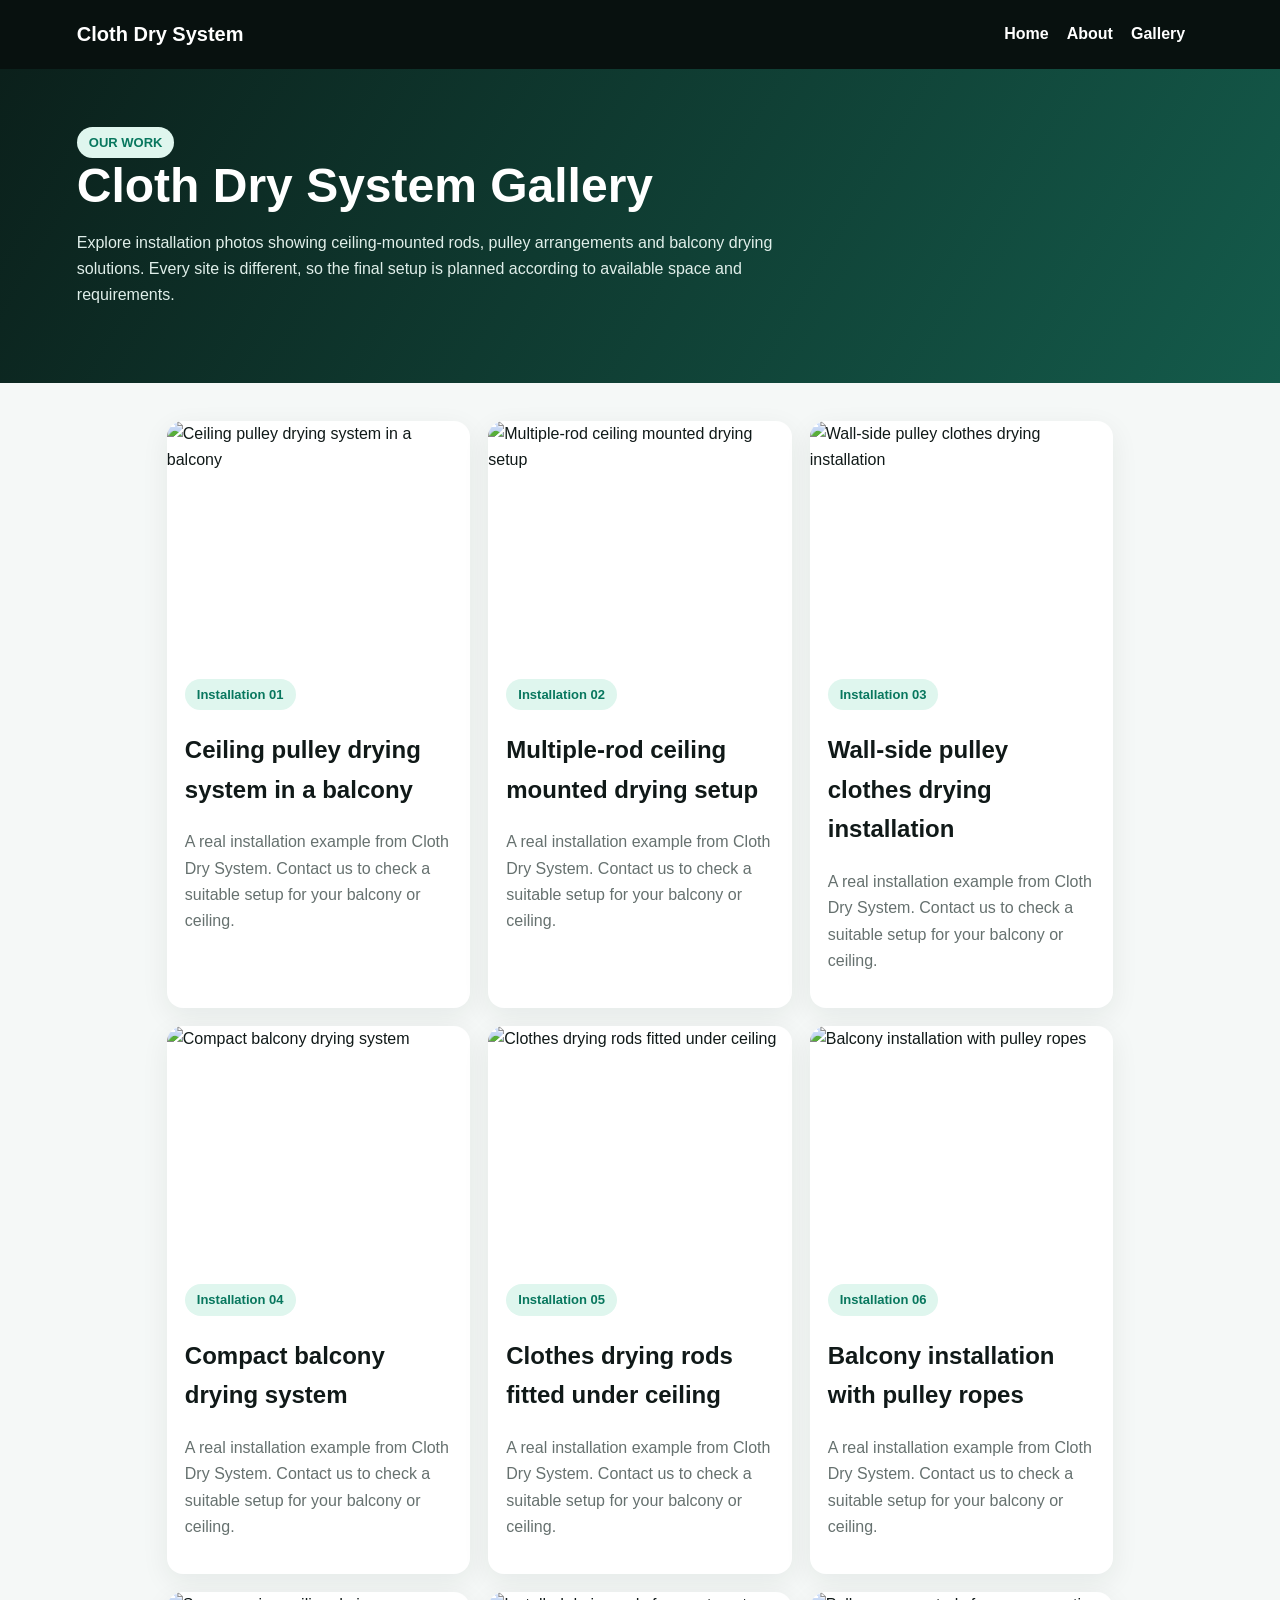
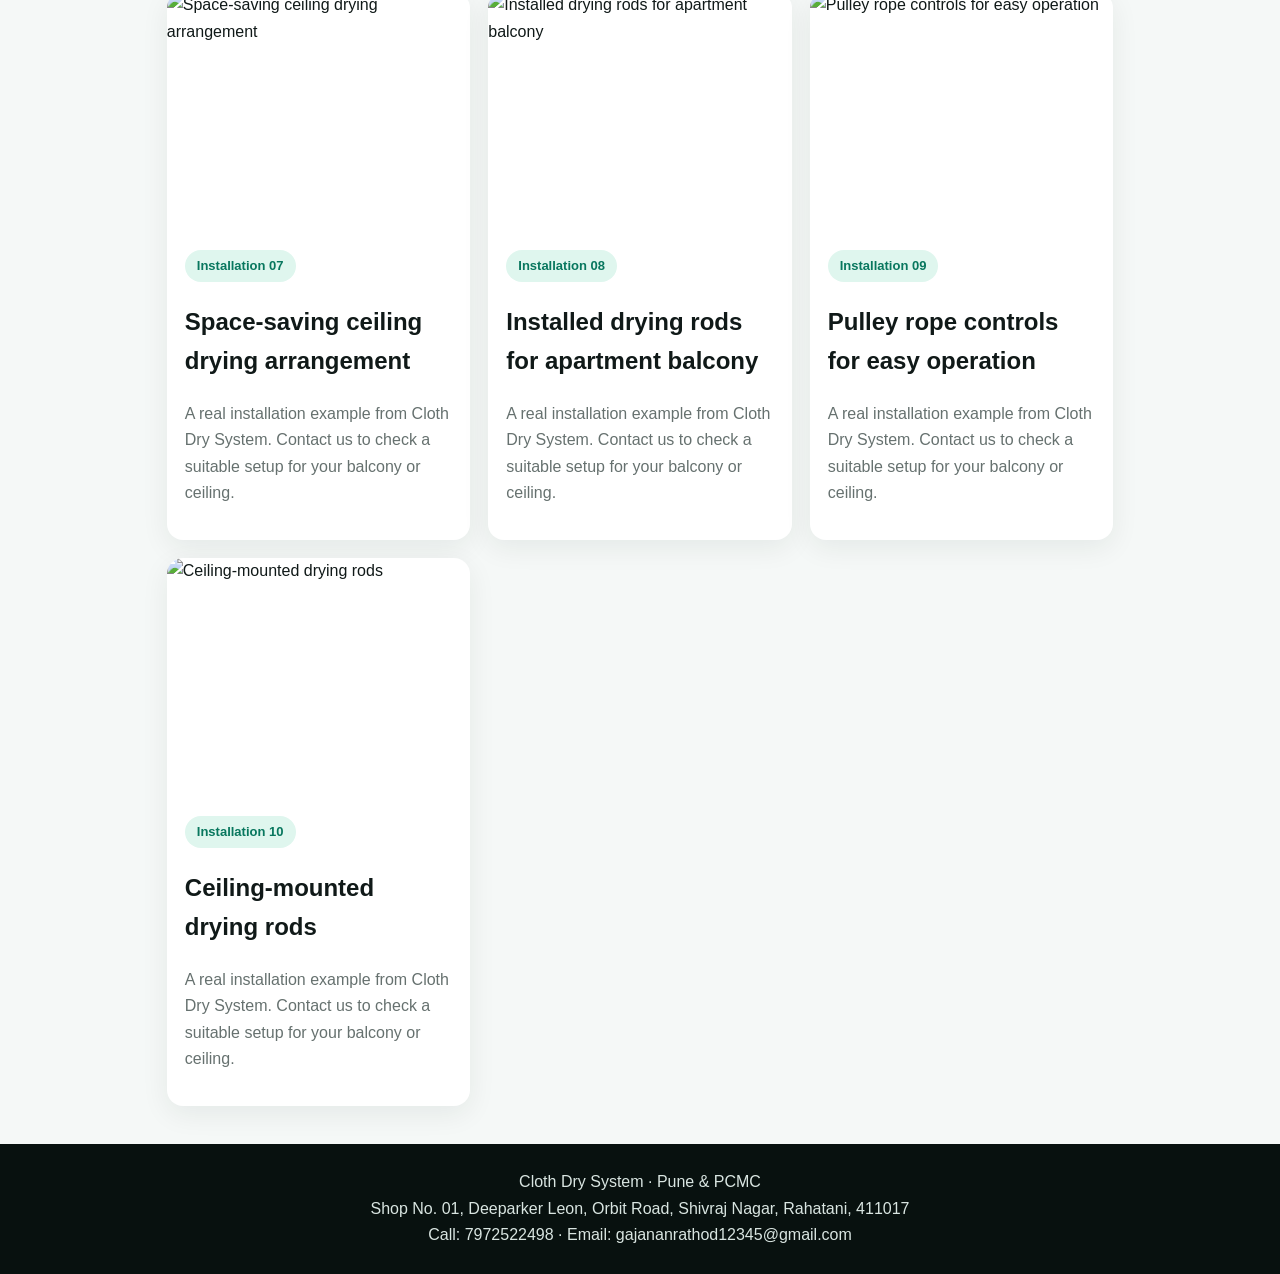
==== gallery.html @ 3965b960 "Add files via upload" ====
<!doctype html><html lang="en"><head><meta charset="utf-8"><meta name="viewport" content="width=device-width,initial-scale=1"><title>Cloth Dry System Gallery | Pune Installations</title><meta name="description" content="View cloth drying system installation photos including ceiling pulley and balcony drying systems by Cloth Dry System in Pune."><style>
:root{--ink:#101918;--muted:#66716f;--accent:#16a085;--bg:#f5f8f7;--card:#fff}*{box-sizing:border-box}body{margin:0;font-family:Arial, sans-serif;color:var(--ink);background:var(--bg);line-height:1.65}header{background:#08110f;color:white;padding:18px 6%;display:flex;justify-content:space-between;align-items:center;gap:18px;flex-wrap:wrap}header a{color:white;text-decoration:none;margin-right:18px;font-weight:600}.brand{font-size:20px;font-weight:800}.hero{padding:58px 6%;background:linear-gradient(120deg,#0b201b,#145b4b);color:white}.hero h1{font-size:clamp(30px,5vw,48px);line-height:1.15;margin:0 0 14px}.hero p{max-width:760px;color:#e0efea}.wrap{max-width:1100px;margin:auto;padding:38px 6%}.grid{display:grid;grid-template-columns:repeat(auto-fit,minmax(230px,1fr));gap:18px}.card{background:white;border-radius:16px;overflow:hidden;box-shadow:0 8px 28px #10251b12}.card img{width:100%;height:240px;object-fit:cover;display:block}.card div{padding:18px}.muted{color:var(--muted)}.pill{display:inline-block;background:#dff6ee;color:#08775e;padding:5px 12px;border-radius:99px;font-size:13px;font-weight:700}footer{background:#08110f;color:#d9e5e1;padding:25px 6%;text-align:center}a.cta{display:inline-block;background:#16a085;color:white;padding:11px 18px;border-radius:9px;text-decoration:none;font-weight:700}@media(max-width:600px){header nav{width:100%}header a{margin-right:12px}}
</style></head><body><header><a class="brand" href="index.html">Cloth Dry System</a><nav><a href="index.html">Home</a><a href="about.html">About</a><a href="gallery.html">Gallery</a></nav></header><section class="hero"><span class="pill">OUR WORK</span><h1>Cloth Dry System Gallery</h1><p>Explore installation photos showing ceiling-mounted rods, pulley arrangements and balcony drying solutions. Every site is different, so the final setup is planned according to available space and requirements.</p></section><main class="wrap"><div class="grid"><article class="card"><img loading="lazy" src="assets/cloth-dry-01.jpg" alt="Ceiling pulley drying system in a balcony"><div><span class="pill">Installation 01</span><h2>Ceiling pulley drying system in a balcony</h2><p class="muted">A real installation example from Cloth Dry System. Contact us to check a suitable setup for your balcony or ceiling.</p></div></article><article class="card"><img loading="lazy" src="assets/cloth-dry-02.jpg" alt="Multiple-rod ceiling mounted drying setup"><div><span class="pill">Installation 02</span><h2>Multiple-rod ceiling mounted drying setup</h2><p class="muted">A real installation example from Cloth Dry System. Contact us to check a suitable setup for your balcony or ceiling.</p></div></article><article class="card"><img loading="lazy" src="assets/cloth-dry-03.jpg" alt="Wall-side pulley clothes drying installation"><div><span class="pill">Installation 03</span><h2>Wall-side pulley clothes drying installation</h2><p class="muted">A real installation example from Cloth Dry System. Contact us to check a suitable setup for your balcony or ceiling.</p></div></article><article class="card"><img loading="lazy" src="assets/cloth-dry-04.jpg" alt="Compact balcony drying system"><div><span class="pill">Installation 04</span><h2>Compact balcony drying system</h2><p class="muted">A real installation example from Cloth Dry System. Contact us to check a suitable setup for your balcony or ceiling.</p></div></article><article class="card"><img loading="lazy" src="assets/cloth-dry-05.jpg" alt="Clothes drying rods fitted under ceiling"><div><span class="pill">Installation 05</span><h2>Clothes drying rods fitted under ceiling</h2><p class="muted">A real installation example from Cloth Dry System. Contact us to check a suitable setup for your balcony or ceiling.</p></div></article><article class="card"><img loading="lazy" src="assets/cloth-dry-06.jpg" alt="Balcony installation with pulley ropes"><div><span class="pill">Installation 06</span><h2>Balcony installation with pulley ropes</h2><p class="muted">A real installation example from Cloth Dry System. Contact us to check a suitable setup for your balcony or ceiling.</p></div></article><article class="card"><img loading="lazy" src="assets/cloth-dry-07.jpg" alt="Space-saving ceiling drying arrangement"><div><span class="pill">Installation 07</span><h2>Space-saving ceiling drying arrangement</h2><p class="muted">A real installation example from Cloth Dry System. Contact us to check a suitable setup for your balcony or ceiling.</p></div></article><article class="card"><img loading="lazy" src="assets/cloth-dry-08.jpg" alt="Installed drying rods for apartment balcony"><div><span class="pill">Installation 08</span><h2>Installed drying rods for apartment balcony</h2><p class="muted">A real installation example from Cloth Dry System. Contact us to check a suitable setup for your balcony or ceiling.</p></div></article><article class="card"><img loading="lazy" src="assets/cloth-dry-09.jpg" alt="Pulley rope controls for easy operation"><div><span class="pill">Installation 09</span><h2>Pulley rope controls for easy operation</h2><p class="muted">A real installation example from Cloth Dry System. Contact us to check a suitable setup for your balcony or ceiling.</p></div></article><article class="card"><img loading="lazy" src="assets/cloth-dry-10.jpg" alt="Ceiling-mounted drying rods"><div><span class="pill">Installation 10</span><h2>Ceiling-mounted drying rods</h2><p class="muted">A real installation example from Cloth Dry System. Contact us to check a suitable setup for your balcony or ceiling.</p></div></article></div></main><footer>Cloth Dry System · Pune &amp; PCMC<br>Shop No. 01, Deeparker Leon, Orbit Road, Shivraj Nagar, Rahatani, 411017<br>Call: 7972522498 · Email: gajananrathod12345@gmail.com</footer></body></html>
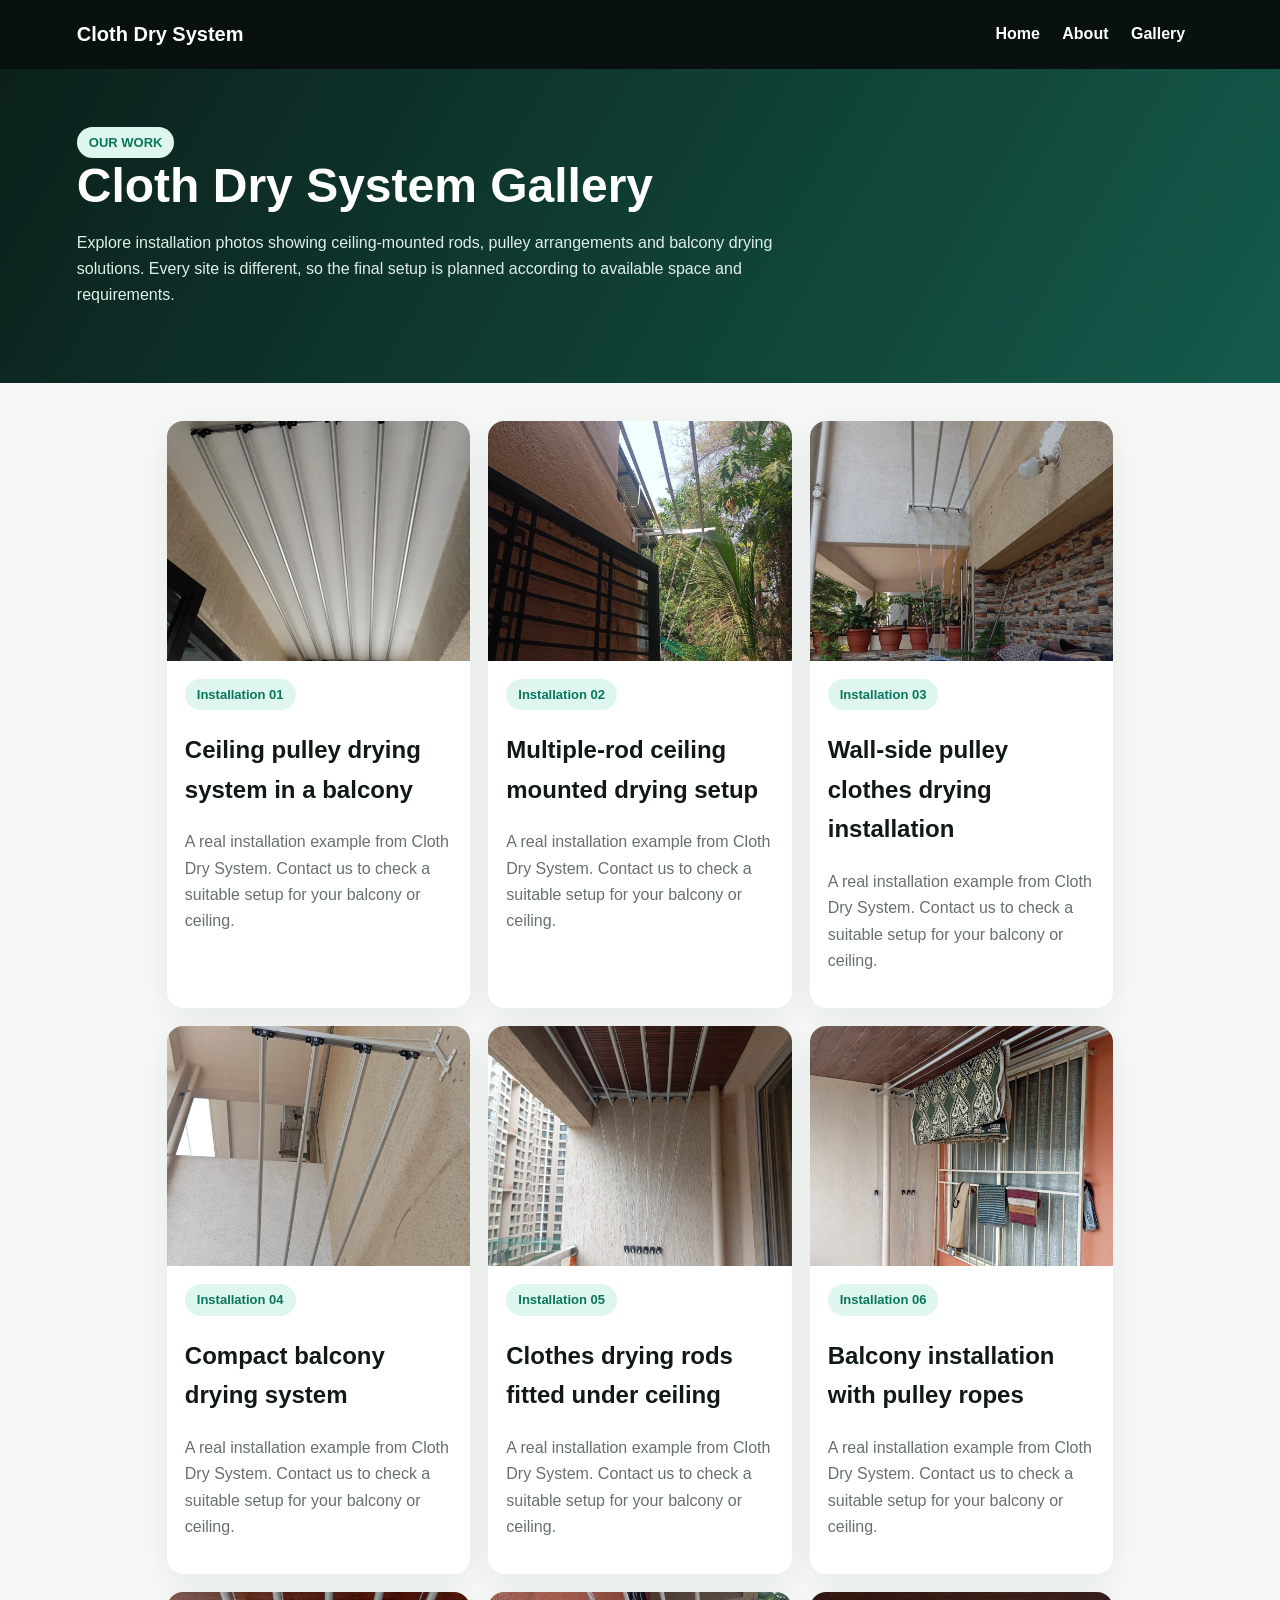
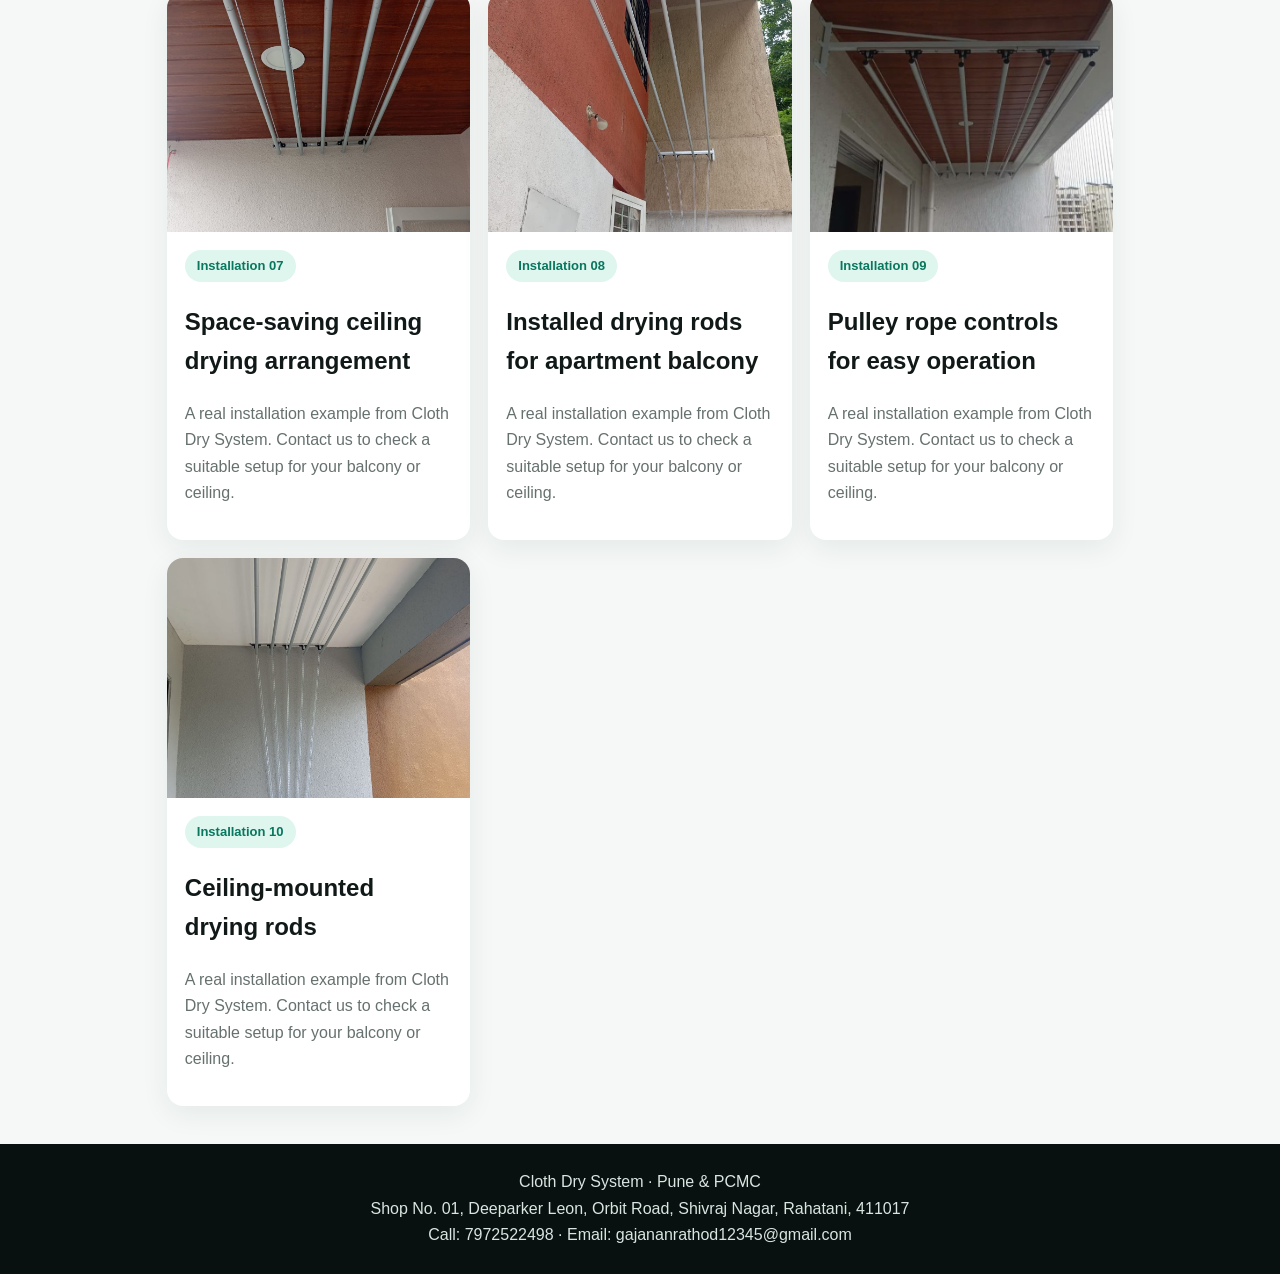
==== commit 6f4e3b46: "Update gallery.html" ====
--- a/gallery.html
+++ b/gallery.html
@@ -1,3 +1,152 @@
-<!doctype html><html lang="en"><head><meta charset="utf-8"><meta name="viewport" content="width=device-width,initial-scale=1"><title>Cloth Dry System Gallery | Pune Installations</title><meta name="description" content="View cloth drying system installation photos including ceiling pulley and balcony drying systems by Cloth Dry System in Pune."><style>
-:root{--ink:#101918;--muted:#66716f;--accent:#16a085;--bg:#f5f8f7;--card:#fff}*{box-sizing:border-box}body{margin:0;font-family:Arial, sans-serif;color:var(--ink);background:var(--bg);line-height:1.65}header{background:#08110f;color:white;padding:18px 6%;display:flex;justify-content:space-between;align-items:center;gap:18px;flex-wrap:wrap}header a{color:white;text-decoration:none;margin-right:18px;font-weight:600}.brand{font-size:20px;font-weight:800}.hero{padding:58px 6%;background:linear-gradient(120deg,#0b201b,#145b4b);color:white}.hero h1{font-size:clamp(30px,5vw,48px);line-height:1.15;margin:0 0 14px}.hero p{max-width:760px;color:#e0efea}.wrap{max-width:1100px;margin:auto;padding:38px 6%}.grid{display:grid;grid-template-columns:repeat(auto-fit,minmax(230px,1fr));gap:18px}.card{background:white;border-radius:16px;overflow:hidden;box-shadow:0 8px 28px #10251b12}.card img{width:100%;height:240px;object-fit:cover;display:block}.card div{padding:18px}.muted{color:var(--muted)}.pill{display:inline-block;background:#dff6ee;color:#08775e;padding:5px 12px;border-radius:99px;font-size:13px;font-weight:700}footer{background:#08110f;color:#d9e5e1;padding:25px 6%;text-align:center}a.cta{display:inline-block;background:#16a085;color:white;padding:11px 18px;border-radius:9px;text-decoration:none;font-weight:700}@media(max-width:600px){header nav{width:100%}header a{margin-right:12px}}
-</style></head><body><header><a class="brand" href="index.html">Cloth Dry System</a><nav><a href="index.html">Home</a><a href="about.html">About</a><a href="gallery.html">Gallery</a></nav></header><section class="hero"><span class="pill">OUR WORK</span><h1>Cloth Dry System Gallery</h1><p>Explore installation photos showing ceiling-mounted rods, pulley arrangements and balcony drying solutions. Every site is different, so the final setup is planned according to available space and requirements.</p></section><main class="wrap"><div class="grid"><article class="card"><img loading="lazy" src="assets/cloth-dry-01.jpg" alt="Ceiling pulley drying system in a balcony"><div><span class="pill">Installation 01</span><h2>Ceiling pulley drying system in a balcony</h2><p class="muted">A real installation example from Cloth Dry System. Contact us to check a suitable setup for your balcony or ceiling.</p></div></article><article class="card"><img loading="lazy" src="assets/cloth-dry-02.jpg" alt="Multiple-rod ceiling mounted drying setup"><div><span class="pill">Installation 02</span><h2>Multiple-rod ceiling mounted drying setup</h2><p class="muted">A real installation example from Cloth Dry System. Contact us to check a suitable setup for your balcony or ceiling.</p></div></article><article class="card"><img loading="lazy" src="assets/cloth-dry-03.jpg" alt="Wall-side pulley clothes drying installation"><div><span class="pill">Installation 03</span><h2>Wall-side pulley clothes drying installation</h2><p class="muted">A real installation example from Cloth Dry System. Contact us to check a suitable setup for your balcony or ceiling.</p></div></article><article class="card"><img loading="lazy" src="assets/cloth-dry-04.jpg" alt="Compact balcony drying system"><div><span class="pill">Installation 04</span><h2>Compact balcony drying system</h2><p class="muted">A real installation example from Cloth Dry System. Contact us to check a suitable setup for your balcony or ceiling.</p></div></article><article class="card"><img loading="lazy" src="assets/cloth-dry-05.jpg" alt="Clothes drying rods fitted under ceiling"><div><span class="pill">Installation 05</span><h2>Clothes drying rods fitted under ceiling</h2><p class="muted">A real installation example from Cloth Dry System. Contact us to check a suitable setup for your balcony or ceiling.</p></div></article><article class="card"><img loading="lazy" src="assets/cloth-dry-06.jpg" alt="Balcony installation with pulley ropes"><div><span class="pill">Installation 06</span><h2>Balcony installation with pulley ropes</h2><p class="muted">A real installation example from Cloth Dry System. Contact us to check a suitable setup for your balcony or ceiling.</p></div></article><article class="card"><img loading="lazy" src="assets/cloth-dry-07.jpg" alt="Space-saving ceiling drying arrangement"><div><span class="pill">Installation 07</span><h2>Space-saving ceiling drying arrangement</h2><p class="muted">A real installation example from Cloth Dry System. Contact us to check a suitable setup for your balcony or ceiling.</p></div></article><article class="card"><img loading="lazy" src="assets/cloth-dry-08.jpg" alt="Installed drying rods for apartment balcony"><div><span class="pill">Installation 08</span><h2>Installed drying rods for apartment balcony</h2><p class="muted">A real installation example from Cloth Dry System. Contact us to check a suitable setup for your balcony or ceiling.</p></div></article><article class="card"><img loading="lazy" src="assets/cloth-dry-09.jpg" alt="Pulley rope controls for easy operation"><div><span class="pill">Installation 09</span><h2>Pulley rope controls for easy operation</h2><p class="muted">A real installation example from Cloth Dry System. Contact us to check a suitable setup for your balcony or ceiling.</p></div></article><article class="card"><img loading="lazy" src="assets/cloth-dry-10.jpg" alt="Ceiling-mounted drying rods"><div><span class="pill">Installation 10</span><h2>Ceiling-mounted drying rods</h2><p class="muted">A real installation example from Cloth Dry System. Contact us to check a suitable setup for your balcony or ceiling.</p></div></article></div></main><footer>Cloth Dry System · Pune &amp; PCMC<br>Shop No. 01, Deeparker Leon, Orbit Road, Shivraj Nagar, Rahatani, 411017<br>Call: 7972522498 · Email: gajananrathod12345@gmail.com</footer></body></html>+<!doctype html>
+<html lang="en">
+<head>
+<meta charset="utf-8">
+<meta name="viewport" content="width=device-width,initial-scale=1">
+<title>Cloth Dry System Gallery | Pune Installations</title>
+<meta name="description" content="View cloth drying system installation photos including ceiling pulley and balcony drying systems by Cloth Dry System in Pune.">
+
+<style>
+:root{--ink:#101918;--muted:#66716f;--accent:#16a085;--bg:#f5f8f7;--card:#fff}
+*{box-sizing:border-box}
+body{margin:0;font-family:Arial,sans-serif;color:var(--ink);background:var(--bg);line-height:1.65}
+header{background:#08110f;color:white;padding:18px 6%;display:flex;justify-content:space-between;align-items:center;gap:18px;flex-wrap:wrap}
+header a{color:white;text-decoration:none;margin-right:18px;font-weight:600}
+.brand{font-size:20px;font-weight:800}
+.hero{padding:58px 6%;background:linear-gradient(120deg,#0b201b,#145b4b);color:white}
+.hero h1{font-size:clamp(30px,5vw,48px);line-height:1.15;margin:0 0 14px}
+.hero p{max-width:760px;color:#e0efea}
+.wrap{max-width:1100px;margin:auto;padding:38px 6%}
+.grid{display:grid;grid-template-columns:repeat(auto-fit,minmax(230px,1fr));gap:18px}
+.card{background:white;border-radius:16px;overflow:hidden;box-shadow:0 8px 28px #10251b12}
+.card img{width:100%;height:240px;object-fit:cover;display:block}
+.card div{padding:18px}
+.muted{color:var(--muted)}
+.pill{display:inline-block;background:#dff6ee;color:#08775e;padding:5px 12px;border-radius:99px;font-size:13px;font-weight:700}
+footer{background:#08110f;color:#d9e5e1;padding:25px 6%;text-align:center}
+a.cta{display:inline-block;background:#16a085;color:white;padding:11px 18px;border-radius:9px;text-decoration:none;font-weight:700}
+@media(max-width:600px){header nav{width:100%}header a{margin-right:12px}}
+</style>
+</head>
+
+<body>
+
+<header>
+<a class="brand" href="index.html">Cloth Dry System</a>
+<nav>
+<a href="index.html">Home</a>
+<a href="about.html">About</a>
+<a href="gallery.html">Gallery</a>
+</nav>
+</header>
+
+<section class="hero">
+<span class="pill">OUR WORK</span>
+<h1>Cloth Dry System Gallery</h1>
+<p>Explore installation photos showing ceiling-mounted rods, pulley arrangements and balcony drying solutions. Every site is different, so the final setup is planned according to available space and requirements.</p>
+</section>
+
+<main class="wrap">
+<div class="grid">
+
+<article class="card">
+<img loading="lazy" src="cloth-dry-01.jpg" alt="Ceiling pulley drying system in a balcony">
+<div>
+<span class="pill">Installation 01</span>
+<h2>Ceiling pulley drying system in a balcony</h2>
+<p class="muted">A real installation example from Cloth Dry System. Contact us to check a suitable setup for your balcony or ceiling.</p>
+</div>
+</article>
+
+<article class="card">
+<img loading="lazy" src="cloth-dry-02.jpg" alt="Multiple-rod ceiling mounted drying setup">
+<div>
+<span class="pill">Installation 02</span>
+<h2>Multiple-rod ceiling mounted drying setup</h2>
+<p class="muted">A real installation example from Cloth Dry System. Contact us to check a suitable setup for your balcony or ceiling.</p>
+</div>
+</article>
+
+<article class="card">
+<img loading="lazy" src="cloth-dry-03.jpg" alt="Wall-side pulley clothes drying installation">
+<div>
+<span class="pill">Installation 03</span>
+<h2>Wall-side pulley clothes drying installation</h2>
+<p class="muted">A real installation example from Cloth Dry System. Contact us to check a suitable setup for your balcony or ceiling.</p>
+</div>
+</article>
+
+<article class="card">
+<img loading="lazy" src="cloth-dry-04.jpg" alt="Compact balcony drying system">
+<div>
+<span class="pill">Installation 04</span>
+<h2>Compact balcony drying system</h2>
+<p class="muted">A real installation example from Cloth Dry System. Contact us to check a suitable setup for your balcony or ceiling.</p>
+</div>
+</article>
+
+<article class="card">
+<img loading="lazy" src="cloth-dry-05.jpg" alt="Clothes drying rods fitted under ceiling">
+<div>
+<span class="pill">Installation 05</span>
+<h2>Clothes drying rods fitted under ceiling</h2>
+<p class="muted">A real installation example from Cloth Dry System. Contact us to check a suitable setup for your balcony or ceiling.</p>
+</div>
+</article>
+
+<article class="card">
+<img loading="lazy" src="cloth-dry-06.jpg" alt="Balcony installation with pulley ropes">
+<div>
+<span class="pill">Installation 06</span>
+<h2>Balcony installation with pulley ropes</h2>
+<p class="muted">A real installation example from Cloth Dry System. Contact us to check a suitable setup for your balcony or ceiling.</p>
+</div>
+</article>
+
+<article class="card">
+<img loading="lazy" src="cloth-dry-07.jpg" alt="Space-saving ceiling drying arrangement">
+<div>
+<span class="pill">Installation 07</span>
+<h2>Space-saving ceiling drying arrangement</h2>
+<p class="muted">A real installation example from Cloth Dry System. Contact us to check a suitable setup for your balcony or ceiling.</p>
+</div>
+</article>
+
+<article class="card">
+<img loading="lazy" src="cloth-dry-08.jpg" alt="Installed drying rods for apartment balcony">
+<div>
+<span class="pill">Installation 08</span>
+<h2>Installed drying rods for apartment balcony</h2>
+<p class="muted">A real installation example from Cloth Dry System. Contact us to check a suitable setup for your balcony or ceiling.</p>
+</div>
+</article>
+
+<article class="card">
+<img loading="lazy" src="cloth-dry-09.jpg" alt="Pulley rope controls for easy operation">
+<div>
+<span class="pill">Installation 09</span>
+<h2>Pulley rope controls for easy operation</h2>
+<p class="muted">A real installation example from Cloth Dry System. Contact us to check a suitable setup for your balcony or ceiling.</p>
+</div>
+</article>
+
+<article class="card">
+<img loading="lazy" src="cloth-dry-10.jpg" alt="Ceiling-mounted drying rods">
+<div>
+<span class="pill">Installation 10</span>
+<h2>Ceiling-mounted drying rods</h2>
+<p class="muted">A real installation example from Cloth Dry System. Contact us to check a suitable setup for your balcony or ceiling.</p>
+</div>
+</article>
+
+</div>
+</main>
+
+<footer>
+Cloth Dry System · Pune &amp; PCMC<br>
+Shop No. 01, Deeparker Leon, Orbit Road, Shivraj Nagar, Rahatani, 411017<br>
+Call: 7972522498 · Email: gajananrathod12345@gmail.com
+</footer>
+
+</body>
+</html>
